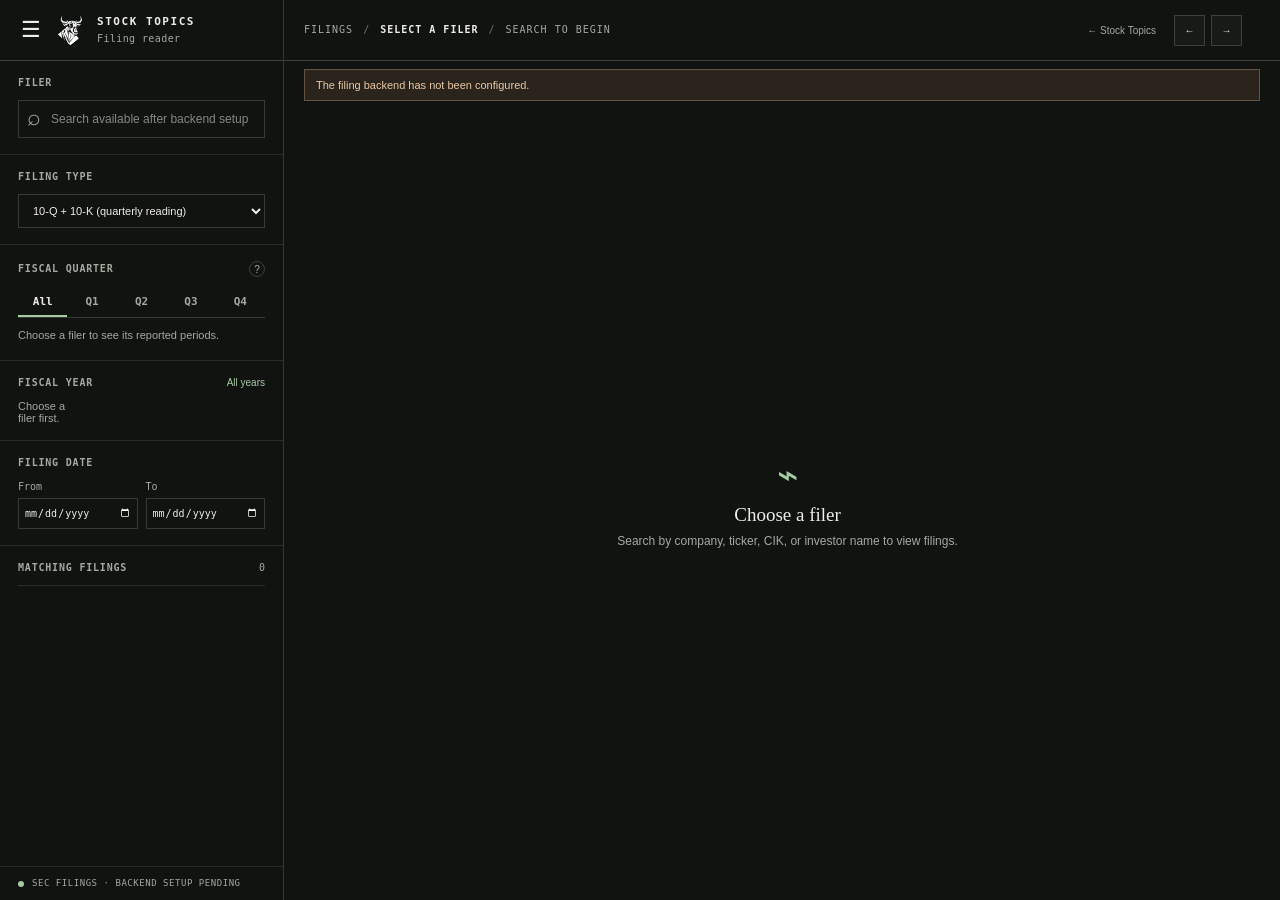
==== filings/index.html @ 6f7b1d7c "adding filing_viewer" ====
<!doctype html>
<html lang="en">
<head>
  <meta charset="utf-8">
  <meta name="viewport" content="width=device-width, initial-scale=1">
  <meta name="color-scheme" content="dark">
  <title>Filings | Stock Topics</title>
  <link rel="icon" type="image/png" href="../src/assets/stock_topics_favicon.png">
  <link rel="stylesheet" href="./styles.css">
  <script src="./config.js"></script>
  <script src="./app.js" defer></script>
</head>
<body>
  <div class="shell">
    <aside class="sidebar" id="sidebar">
      <div class="brand"><button id="brand-menu" class="brand-menu" type="button" aria-label="Close sidebar" aria-controls="sidebar" aria-expanded="true">☰</button><img src="[data-uri]" alt="" width="34" height="34"><div><strong>Stock Topics</strong><small>Filing reader</small></div></div>
      <div class="side-scroll">
        <section class="side-section">
          <label class="eyebrow" for="company-search">FILER</label>
          <div class="search-wrap"><span aria-hidden="true">⌕</span><input id="company-search" autocomplete="off" placeholder="Search available after backend setup" disabled></div>
          <div class="suggestions" id="company-results" role="listbox"></div>
          <div class="company-card" id="company-card" hidden></div>
        </section>
        <section class="side-section">
          <label class="eyebrow" for="form-filter">FILING TYPE</label>
          <select id="form-filter"><option value="periodic">10-Q + 10-K (quarterly reading)</option><option value="all">All filing types</option></select>
        </section>
        <section class="side-section">
          <div class="section-head"><span class="eyebrow">FISCAL QUARTER</span><span class="help-dot" title="Quarters are based on the company's fiscal year end, using the reported period end date. Annual 10-K filings represent Q4.">?</span></div>
          <div class="segmented" id="quarter-filter" aria-label="Fiscal quarter"><button data-quarter="all" class="active">All</button><button data-quarter="1">Q1</button><button data-quarter="2">Q2</button><button data-quarter="3">Q3</button><button data-quarter="4">Q4</button></div>
          <p class="hint" id="fiscal-hint">Choose a filer to see its reported periods.</p>
        </section>
        <section class="side-section years-section">
          <div class="section-head"><span class="eyebrow">FISCAL YEAR</span><button class="text-button" id="all-years">All years</button></div>
          <div id="year-list" class="year-list"><span class="muted">Choose a filer first.</span></div>
        </section>
        <section class="side-section">
          <span class="eyebrow">FILING DATE</span>
          <div class="date-row"><label>From<input id="date-from" type="date"></label><label>To<input id="date-to" type="date"></label></div>
        </section>
        <section class="side-section result-section">
          <div class="section-head"><span class="eyebrow">MATCHING FILINGS</span><span id="match-count" class="count">0</span></div>
          <div id="filing-list" class="filing-list"></div>
        </section>
      </div>
      <div class="side-footer"><span class="live-dot"></span> SEC FILINGS · BACKEND SETUP PENDING</div>
    </aside>
    <main class="main">
      <header class="topbar"><button id="menu-button" class="icon-button mobile-menu" aria-label="Toggle filters">☰</button><div class="crumb"><span>FILINGS</span><span class="slash">/</span><strong id="header-company">SELECT A FILER</strong><span class="slash">/</span><span id="header-context">SEARCH TO BEGIN</span></div><div class="top-actions"><a class="home-link" href="../">← Stock Topics</a><button id="scroll-left" class="arrow-button" aria-label="Previous filing">←</button><button id="scroll-right" class="arrow-button" aria-label="Next filing">→</button><span id="cache-status"></span></div></header>
      <div class="notice" id="notice">Search will be available after the SEC backend is connected.</div>
      <div class="viewer-track" id="viewer-track" aria-label="Filing columns"><div class="empty-state"><span class="empty-icon">⌁</span><strong>Choose a filer</strong><span>Search by company, ticker, CIK, or investor name to view filings.</span></div></div>
    </main>
  </div>
</body>
</html>
---- filings/styles.css ----
:root {
  color-scheme: dark;
  --bg-dark: #101310;
  --card-bg: #171b17;
  --panel-bg: #1d231d;
  --hover-bg: #222b22;
  --border: #3a423a;
  --text-main: #ecede6;
  --text-dim: #a3aaa0;
  --accent: #a7c9a4;
  font-family: "Avenir Next", "Helvetica Neue", Arial, sans-serif;
  background: var(--bg-dark);
  color: var(--text-main);
}

* { box-sizing: border-box; }
body { margin: 0; }
button, input, select { font: inherit; }
button { cursor: pointer; }
button:focus-visible, input:focus-visible, select:focus-visible, a:focus-visible { outline: 2px solid var(--accent); outline-offset: 2px; }

.shell { height: 100dvh; display: grid; grid-template-columns: 284px minmax(0, 1fr); overflow: hidden; }
.shell.sidebar-collapsed { grid-template-columns: 0 minmax(0, 1fr); }
.shell.sidebar-collapsed .sidebar { visibility: hidden; }
.sidebar { display: flex; flex-direction: column; min-width: 0; min-height: 0; overflow: hidden; background: var(--bg-dark); border-right: 1px solid #303830; }
.brand { height: 61px; flex: none; display: flex; align-items: center; gap: 10px; padding: 0 19px; border-bottom: 1px solid var(--border); }
.brand-menu { flex: none; width: 24px; height: 34px; padding: 0; border: 0; color: var(--text-main); background: transparent; font-size: 22px; line-height: 1; }
.brand img { display: block; width: 34px; height: 34px; object-fit: contain; }
.brand strong { display: block; font: 700 11px/1.2 Menlo, Consolas, monospace; letter-spacing: .14em; text-transform: uppercase; }
.brand small { display: block; margin-top: 4px; color: var(--text-dim); font: 10px/1.2 Menlo, Consolas, monospace; letter-spacing: .04em; }
.side-scroll { flex: 1; min-height: 0; overflow: auto; scrollbar-color: #4d574d var(--bg-dark); }
.side-section { padding: 16px 18px; border-bottom: 1px solid #272e27; }
.eyebrow { display: block; color: var(--text-dim); font: 600 10px/1.2 Menlo, Consolas, monospace; letter-spacing: .08em; text-transform: uppercase; }
.section-head { display: flex; align-items: center; justify-content: space-between; gap: 8px; }
.muted, .hint { color: var(--text-dim); font-size: 11px; }
.hint { line-height: 1.45; margin: 10px 0 0; }

.search-wrap { display: flex; align-items: center; gap: 8px; height: 38px; margin-top: 11px; padding: 0 8px; background: transparent; border: 1px solid #343c34; }
.search-wrap:focus-within { border-color: var(--accent); }
.search-wrap span { color: var(--text-dim); font-size: 23px; line-height: 0; transform: translateY(-2px); }
.search-wrap input { width: 100%; min-width: 0; border: 0; outline: 0; color: var(--text-main); background: transparent; font-size: 12px; }
.search-wrap input::placeholder { color: #818a80; }
.suggestions { position: relative; }
.suggestions:not(:empty) { max-height: 220px; overflow-y: auto; margin-top: 5px; border: 1px solid var(--border); }
.suggestions button { display: flex; justify-content: space-between; gap: 8px; width: 100%; padding: 9px; text-align: left; color: var(--text-main); background: var(--bg-dark); border: 0; font-size: 11px; }
.suggestions button:hover, .suggestions button:focus-visible { background: var(--hover-bg); }
.suggestions small { color: var(--text-dim); }
.company-card { display: flex; align-items: center; gap: 10px; margin-top: 11px; padding: 4px 0; background: transparent; border: 0; }
.company-card[hidden] { display: none; }
.company-monogram { display: grid; place-items: center; width: 33px; height: 33px; flex: none; color: #cab6a0; font-family: "Iowan Old Style", Baskerville, Georgia, serif; font-size: 21px; }
.company-card strong, .company-card small { display: block; max-width: 180px; overflow: hidden; white-space: nowrap; text-overflow: ellipsis; }
.company-card strong { font-family: "Iowan Old Style", Baskerville, Georgia, serif; font-size: 16px; font-weight: 400; }
.company-card small { margin-top: 2px; color: var(--text-dim); font: 9px/1.4 Menlo, Consolas, monospace; }

select, .date-row input { width: 100%; color: var(--text-main); background: var(--bg-dark); border: 1px solid #343c34; border-radius: 0; outline: 0; }
select { margin-top: 11px; padding: 9px 10px; font-size: 11px; }
.date-row { display: flex; gap: 8px; margin-top: 11px; }
.date-row label { flex: 1; min-width: 0; color: var(--text-dim); font: 10px/1.3 Menlo, Consolas, monospace; }
.date-row input { display: block; min-width: 0; margin-top: 5px; padding: 7px 5px; font-size: 10px; color-scheme: dark; }
.help-dot { display: grid; place-items: center; width: 16px; height: 16px; border: 1px solid var(--border); border-radius: 50%; color: var(--text-dim); font-size: 10px; }
.segmented { display: flex; gap: 0; margin-top: 11px; border-bottom: 1px solid #343c34; }
.segmented button { flex: 1; min-width: 0; padding: 8px 0; color: var(--text-dim); background: transparent; border: 0; border-bottom: 2px solid transparent; font: 600 11px/1 Menlo, Consolas, monospace; }
.segmented button:hover { color: var(--text-main); background: var(--hover-bg); }
.segmented button.active { color: var(--text-main); border-bottom-color: var(--accent); }
.text-button { padding: 0; color: var(--accent); background: transparent; border: 0; font-size: 10px; }
.text-button:hover { color: var(--text-main); }
.year-list { display: grid; grid-template-columns: repeat(4, 1fr); gap: 5px; max-height: 150px; overflow: auto; margin-top: 11px; }
.year-list button { padding: 6px 2px; color: var(--text-dim); background: transparent; border: 1px solid #343c34; font: 10px/1.2 Menlo, Consolas, monospace; }
.year-list button:hover { background: var(--hover-bg); }
.year-list button.selected { color: var(--text-main); border-color: #809b7e; }
.result-section { border-bottom: 0; }
.count { color: var(--text-dim); font: 10px/1 Menlo, Consolas, monospace; }
.filing-list { display: grid; max-height: 300px; overflow: auto; margin-top: 11px; border-top: 1px solid #272e27; }
.filing-row { display: flex; align-items: center; justify-content: space-between; gap: 6px; min-width: 0; padding: 9px 0; background: transparent; border-bottom: 1px solid #272e27; }
.filing-row strong { display: block; color: var(--text-main); font-size: 11px; font-weight: 600; }
.filing-row small { display: block; margin-top: 3px; color: var(--text-dim); font-size: 9px; line-height: 1.35; }
.filing-row button { flex: none; padding: 5px 7px; color: var(--accent); background: transparent; border: 1px solid var(--border); font-size: 10px; }
.filing-row button:hover { border-color: var(--accent); }
.filing-row button.is-open { color: var(--text-dim); }
.side-footer { display: flex; align-items: center; gap: 8px; min-height: 34px; padding: 0 18px; color: var(--text-dim); border-top: 1px solid #272e27; font: 9px/1 Menlo, Consolas, monospace; letter-spacing: .06em; }
.live-dot { display: inline-block; width: 6px; height: 6px; background: var(--accent); border-radius: 50%; }

.main { display: flex; flex-direction: column; min-width: 0; min-height: 0; background: var(--bg-dark); }
.topbar { height: 61px; flex: none; display: flex; align-items: center; justify-content: space-between; gap: 12px; padding: 0 20px; border-bottom: 1px solid var(--border); }
.crumb { display: flex; align-items: center; gap: 10px; min-width: 0; color: var(--text-dim); font: 10px/1 Menlo, Consolas, monospace; letter-spacing: .1em; white-space: nowrap; }
.crumb strong { color: var(--text-main); font-weight: 600; }
.slash { color: #697268; }
.top-actions { display: flex; align-items: center; gap: 6px; color: var(--text-dim); font-size: 10px; white-space: nowrap; }
#cache-status { margin-left: 12px; }
.arrow-button, .icon-button { display: grid; place-items: center; width: 31px; height: 31px; color: var(--text-main); background: var(--card-bg); border: 1px solid var(--border); border-radius: 0; }
.arrow-button:hover, .icon-button:hover { background: var(--hover-bg); border-color: var(--accent); }
.notice { margin: 8px 20px 0; padding: 9px 11px; color: #e7c8a6; background: #2b241c; border: 1px solid #635141; font-size: 11px; }
.viewer-track { display: flex; align-items: stretch; gap: 8px; flex: 1; min-height: 0; overflow-x: auto; overflow-y: hidden; padding: 9px 9px 9px 20px; scroll-snap-type: x proximity; scrollbar-color: #596558 var(--bg-dark); }
.filing-column { position: relative; display: flex; flex: 0 0 auto; flex-direction: column; width: 520px; min-width: 340px; max-width: 850px; overflow: hidden; background: var(--card-bg); border: 1px solid var(--border); scroll-snap-align: start; }
.filing-column.is-dragging { z-index: 4; opacity: .85; box-shadow: 0 12px 30px #0009; pointer-events: none; }
.filing-column.drop-before { box-shadow: -5px 0 var(--accent); }
.filing-column.drop-after { box-shadow: 5px 0 var(--accent); }
.column-top { display: flex; align-items: flex-start; justify-content: space-between; gap: 8px; min-height: 61px; padding: 10px 11px; background: var(--card-bg); border-bottom: 1px solid var(--border); }
.column-drag { flex: none; display: grid; place-items: center; width: 24px; height: 32px; margin: -1px 0 0 -4px; padding: 0; color: var(--text-dim); background: transparent; border: 0; cursor: grab; touch-action: none; user-select: none; font-size: 19px; line-height: 1; }
.column-drag:hover, .column-drag:focus-visible { color: var(--accent); }
.column-drag:active { cursor: grabbing; }
.column-heading { flex: 1; min-width: 0; }
.column-kicker { display: block; color: var(--accent); font: 600 10px/1.3 Menlo, Consolas, monospace; letter-spacing: .08em; }
.column-top strong { display: block; margin-top: 4px; color: var(--text-main); font-family: "Iowan Old Style", Baskerville, Georgia, serif; font-size: 17px; font-weight: 400; line-height: 1.1; }
.column-top small { display: block; margin-top: 3px; color: var(--text-dim); font-size: 10px; }
.column-actions { display: flex; align-items: center; gap: 4px; }
.column-actions a, .column-actions button { display: grid; place-items: center; height: 26px; min-width: 26px; padding: 0 7px; color: var(--text-main); background: transparent; border: 1px solid var(--border); border-radius: 0; text-decoration: none; font-size: 11px; }
.column-actions a:hover, .column-actions button:hover { background: var(--hover-bg); border-color: var(--accent); }
.column-frame { position: relative; flex: 1; min-height: 0; background: #fff; }
.column-frame iframe { width: 100%; height: 100%; background: #fff; border: 0; color-scheme: light; }
.column-resizer { position: absolute; top: 0; right: 0; bottom: 0; z-index: 2; width: 7px; cursor: col-resize; }
.column-resizer:hover { background: #a7c9a455; }
.frame-state { position: absolute; inset: 0; display: flex; align-items: center; justify-content: center; flex-direction: column; gap: 8px; padding: 20px; text-align: center; color: #657063; background: #f7f8f6; font-size: 12px; }
.frame-state strong { color: #273027; font-size: 13px; }
.frame-state button { padding: 7px 11px; color: #fff; background: #293729; border: 0; }
.spinner { width: 20px; height: 20px; border: 2px solid #d8e0d8; border-top-color: #72916f; border-radius: 50%; animation: spin .8s linear infinite; }
@keyframes spin { to { transform: rotate(360deg); } }
.empty-state { display: flex; align-items: center; justify-content: center; flex-direction: column; gap: 8px; min-width: 100%; color: var(--text-dim); text-align: center; }
.empty-state strong { color: var(--text-main); font-family: "Iowan Old Style", Baskerville, Georgia, serif; font-size: 19px; font-weight: 400; }
.empty-state span:last-child { font-size: 12px; }
.empty-icon { color: var(--accent); font-size: 36px; }
.mobile-menu { display: none; }
.shell.sidebar-collapsed .mobile-menu { display: grid; flex: none; }

@media (max-width: 850px) {
  .shell { display: block; }
  .shell.sidebar-collapsed .sidebar { visibility: visible; }
  .sidebar { position: absolute; z-index: 10; inset: 0 auto 0 0; width: min(310px, 88vw); box-shadow: 15px 0 50px #0009; transform: translateX(-110%); transition: transform .2s; }
  .sidebar.open { transform: translateX(0); }
  .main { height: 100dvh; }
  .mobile-menu { display: grid; flex: none; }
  .topbar { height: 52px; padding: 0 11px; }
  .top-actions { margin-left: auto; }
  #cache-status { display: none; }
  .viewer-track { padding: 7px 7px 7px 11px; scroll-snap-type: x mandatory; }
  .filing-column { flex-basis: calc(100vw - 22px); width: calc(100vw - 22px); min-width: calc(100vw - 22px); max-width: calc(100vw - 22px); }
  .column-resizer { display: none; }
  .notice { margin: 8px 11px 0; }
}

@media (max-width: 600px) {
  .crumb > span:first-child, .crumb > span:nth-child(2) { display: none; }
  .crumb { gap: 7px; font-size: 9px; }
}

.home-link { color: var(--text-dim); text-decoration: none; margin-right: 12px; }
.home-link:hover, .home-link:focus-visible { color: var(--text-main); }
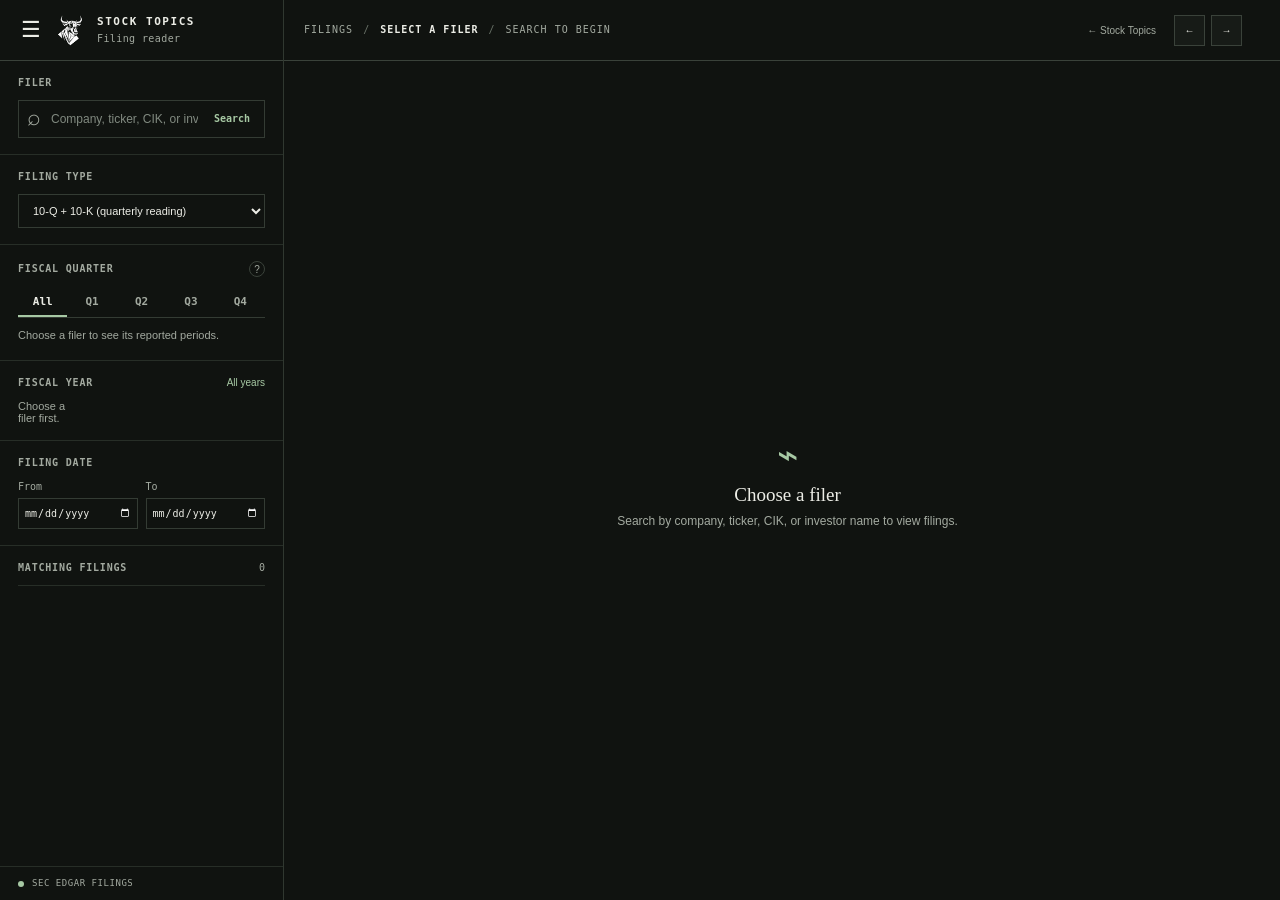
==== commit 063e0e32: "config fixes" ====
--- a/filings/index.html
+++ b/filings/index.html
@@ -7,7 +7,7 @@
   <title>Filings | Stock Topics</title>
   <link rel="icon" type="image/png" href="../src/assets/stock_topics_favicon.png">
   <link rel="stylesheet" href="./styles.css">
-  <script src="./config.js"></script>
+  <script src="./config.js?v=20261106"></script>
   <script src="./app.js" defer></script>
 </head>
 <body>
@@ -17,7 +17,7 @@
       <div class="side-scroll">
         <section class="side-section">
           <label class="eyebrow" for="company-search">FILER</label>
-          <div class="search-wrap"><span aria-hidden="true">⌕</span><input id="company-search" autocomplete="off" placeholder="Search available after backend setup" disabled></div>
+          <div class="search-wrap"><span aria-hidden="true">⌕</span><input id="company-search" autocomplete="off" placeholder="Search available after backend setup" disabled><button id="company-search-button" type="button" aria-label="Search filers">Search</button></div>
           <div class="suggestions" id="company-results" role="listbox"></div>
           <div class="company-card" id="company-card" hidden></div>
         </section>
--- a/filings/styles.css
+++ b/filings/styles.css
@@ -40,6 +40,9 @@
 .search-wrap span { color: var(--text-dim); font-size: 23px; line-height: 0; transform: translateY(-2px); }
 .search-wrap input { width: 100%; min-width: 0; border: 0; outline: 0; color: var(--text-main); background: transparent; font-size: 12px; }
 .search-wrap input::placeholder { color: #818a80; }
+.search-wrap button { flex: none; padding: 5px 6px; border: 0; color: var(--accent); background: transparent; font: 600 10px/1 Menlo, Consolas, monospace; cursor: pointer; }
+.search-wrap button:hover, .search-wrap button:focus-visible { color: var(--text-main); }
+.search-wrap button:disabled { color: var(--text-dim); cursor: default; }
 .suggestions { position: relative; }
 .suggestions:not(:empty) { max-height: 220px; overflow-y: auto; margin-top: 5px; border: 1px solid var(--border); }
 .suggestions button { display: flex; justify-content: space-between; gap: 8px; width: 100%; padding: 9px; text-align: left; color: var(--text-main); background: var(--bg-dark); border: 0; font-size: 11px; }
